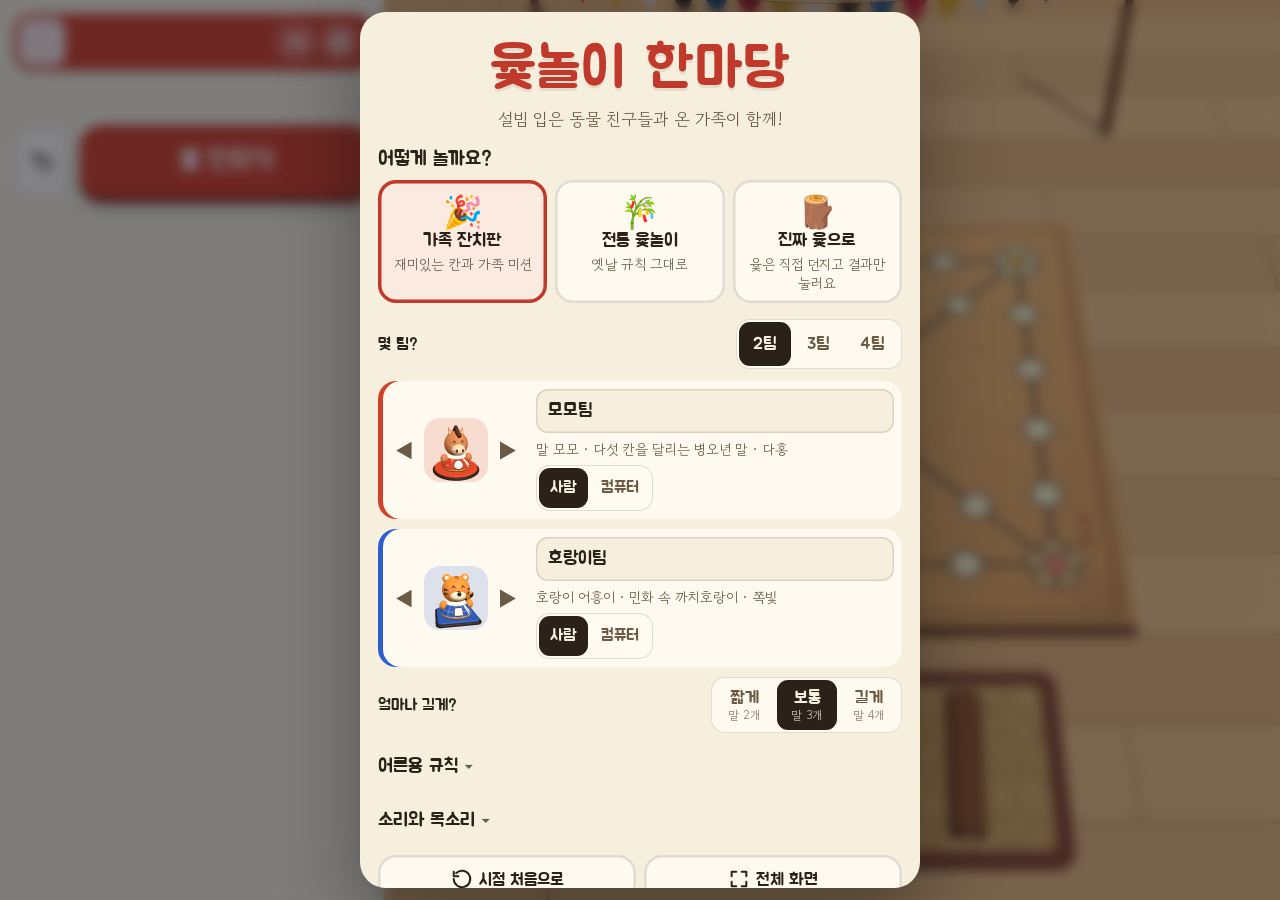
==== index.html @ 619e8711 "윷놀이 한마당: 가족과 함께하는 3D 윷놀이 - 설빔 입은 동물 말 8종(표정·업기·잡기·완주 연출) - 전통 규칙 엔진(원본 버그 11건 수정), 컴퓨터 4단계 - 잔치 칸 6종" ====
<!DOCTYPE html>
<html lang="ko">
<head>
<meta charset="utf-8">
<meta name="viewport" content="width=device-width, initial-scale=1, viewport-fit=cover">
<title>윷놀이 한마당</title>
<meta name="description" content="아이와 가족이 함께하는 3D 윷놀이. 설빔 입은 동물 친구들과 잔치판 미션까지.">
<meta name="theme-color" content="#C0392B">
<link rel="manifest" href="manifest.webmanifest">
<link rel="icon" href="icons/icon.svg" type="image/svg+xml">
<link rel="apple-touch-icon" href="icons/apple-touch-icon.png">
<meta name="apple-mobile-web-app-capable" content="yes">
<meta name="mobile-web-app-capable" content="yes">
<meta name="apple-mobile-web-app-title" content="윷놀이">
<meta property="og:title" content="윷놀이 한마당">
<meta property="og:description" content="아이와 가족이 함께하는 3D 윷놀이">
<link rel="preconnect" href="https://fonts.googleapis.com" crossorigin>
<link rel="preconnect" href="https://fonts.gstatic.com" crossorigin>
<link href="https://fonts.googleapis.com/css2?family=Jua&family=Gowun+Dodum&display=swap" rel="stylesheet" crossorigin>
<link rel="stylesheet" href="css/app.css">
<script type="importmap">{"imports":{"three":"./vendor/three/three.module.min.js","three/addons/":"./vendor/three/addons/"}}</script>
</head>
<body>
<div class="app" id="app">
  <aside id="side">
    <header id="hud" aria-label="경기 현황">
      <div id="turnBar">
        <img id="turnFace" alt="" width="48" height="48">
        <div class="turnText"><b id="turnName"></b><span id="turnSub"></span></div>
        <div class="tools">
          <button class="tool" id="soundBtn" aria-label="소리"></button>
          <button class="tool" id="menuBtn" aria-label="설정" title="설정">
            <svg viewBox="0 0 24 24" width="22" height="22" fill="none" stroke="currentColor" stroke-width="2.2" stroke-linecap="round" stroke-linejoin="round" aria-hidden="true"><circle cx="12" cy="12" r="3.2"/><path d="M19.4 15a1.7 1.7 0 0 0 .3 1.9l.1.1a2 2 0 1 1-2.8 2.8l-.1-.1a1.7 1.7 0 0 0-1.9-.3 1.7 1.7 0 0 0-1 1.5V21a2 2 0 1 1-4 0v-.1a1.7 1.7 0 0 0-1.1-1.5 1.7 1.7 0 0 0-1.9.3l-.1.1a2 2 0 1 1-2.8-2.8l.1-.1a1.7 1.7 0 0 0 .3-1.9 1.7 1.7 0 0 0-1.5-1H3a2 2 0 1 1 0-4h.1a1.7 1.7 0 0 0 1.5-1.1 1.7 1.7 0 0 0-.3-1.9l-.1-.1a2 2 0 1 1 2.8-2.8l.1.1a1.7 1.7 0 0 0 1.9.3H9a1.7 1.7 0 0 0 1-1.5V3a2 2 0 1 1 4 0v.1a1.7 1.7 0 0 0 1 1.5 1.7 1.7 0 0 0 1.9-.3l.1-.1a2 2 0 1 1 2.8 2.8l-.1.1a1.7 1.7 0 0 0-.3 1.9V9a1.7 1.7 0 0 0 1.5 1H21a2 2 0 1 1 0 4h-.1a1.7 1.7 0 0 0-1.5 1z"/></svg>
          </button>
        </div>
      </div>
      <div id="teams"></div>
    </header>
    <section id="panel" tabindex="-1">
      <p id="msg" role="status" aria-live="polite"></p>
      <div id="tokens" role="group" aria-label="나온 결과"></div>
      <div id="choices" role="group" aria-label="움직일 말 고르기"></div>
      <div id="realPad" hidden aria-label="진짜 윷 결과 누르기"></div>
      <div class="actions">
        <button id="undoBtn" class="iconBtn" aria-label="되돌리기" title="되돌리기 (U)">
          <svg viewBox="0 0 24 24" width="24" height="24" fill="none" stroke="currentColor" stroke-width="2.4" stroke-linecap="round" stroke-linejoin="round" aria-hidden="true"><path d="M9 14 4 9l5-5"/><path d="M4 9h10.5a5.5 5.5 0 0 1 0 11H11"/></svg>
        </button>
        <button id="throwBtn">
          <span class="charge" aria-hidden="true"></span>
          <span class="tlabel">윷 던지기</span>
        </button>
      </div>
      <ol id="log" aria-label="경기 기록"></ol>
    </section>
  </aside>
  <main id="stage" aria-describedby="boardText">
    <div id="banner" aria-hidden="true"></div>
    <div id="toast" role="status" aria-live="polite"></div>
    <p id="srNews" class="sr-only" aria-live="polite" aria-atomic="true"></p>
    <p id="boardText" class="sr-only"></p>
  </main>
</div>

<!-- 시작·설정 -->
<div class="modal" id="setup" role="dialog" aria-modal="true" aria-labelledby="setupTitle">
  <div class="sheet wide">
    <button class="sheetClose" id="setupClose" aria-label="경기로 돌아가기" hidden>✕</button>
    <div class="brand">
      <h1 id="setupTitle">윷놀이 한마당</h1>
      <p>설빔 입은 동물 친구들과 온 가족이 함께!</p>
    </div>
    <div class="field">
      <div class="flabel">어떻게 놀까요?</div>
      <div class="presets" id="presets">
        <button class="preset" data-preset="party"><span class="pic">🎉</span><b>가족 잔치판</b><span>재미있는 칸과 가족 미션</span></button>
        <button class="preset" data-preset="classic"><span class="pic">🎋</span><b>전통 윷놀이</b><span>옛날 규칙 그대로</span></button>
        <button class="preset" data-preset="real"><span class="pic">🪵</span><b>진짜 윷으로</b><span>윷은 직접 던지고 결과만 눌러요</span></button>
      </div>
    </div>
    <div class="field">
      <div class="rrow"><span class="flabel">몇 팀?</span><div class="seg" data-key="teamCount" role="group" aria-label="팀 수"><button data-v="2">2팀</button><button data-v="3">3팀</button><button data-v="4">4팀</button></div></div>
      <div id="teamRows"></div>
    </div>
    <div class="field rrow"><span class="flabel">얼마나 길게?</span><div class="seg" data-key="pieces" role="group" aria-label="말 개수"><button data-v="2">짧게<small>말 2개</small></button><button data-v="3">보통<small>말 3개</small></button><button data-v="4">길게<small>말 4개</small></button></div></div>
    <details class="rules">
      <summary>어른용 규칙</summary>
      <div class="rrow"><span>잔치 칸</span><div class="seg sm" data-key="party" role="group" aria-label="잔치 칸"><button data-v="on">켜기</button><button data-v="off">끄기</button></div></div>
      <div class="rrow" id="rowQuiet"><span>조용한 미션만</span><div class="seg sm" data-key="quiet" role="group" aria-label="조용한 미션만"><button data-v="on">네</button><button data-v="off">아니요</button></div></div>
      <div class="rrow"><span>빽도</span><div class="seg sm" data-key="backdo" role="group" aria-label="빽도"><button data-v="on">쓰기</button><button data-v="off">안 쓰기</button></div></div>
      <div class="rrow" id="rowBackEmpty"><span>판에 말이 없을 때 빽도</span><div class="seg sm" data-key="backdoEmpty" role="group" aria-label="판에 말이 없을 때 빽도"><button data-v="void">무효</button><button data-v="enter">참먹이 뒤로 출발</button></div></div>
      <div class="rrow"><span>완주</span><div class="seg sm" data-key="finish" role="group" aria-label="완주 규칙"><button data-v="pass">참먹이 지나야</button><button data-v="touch">닿으면</button></div></div>
      <div class="rrow" id="rowOdds"><span>윷 확률</span><div class="seg sm" data-key="odds" role="group" aria-label="윷 확률"><button data-v="real">진짜 윷처럼</button><button data-v="fun">윷·모 자주</button></div></div>
      <div class="rrow" id="rowNak"><span>낙</span><div class="seg sm" data-key="nak" role="group" aria-label="낙"><button data-v="off">없음</button><button data-v="on">가끔</button></div></div>
      <div class="rrow" id="rowEnd"><span>경기 끝</span><div class="seg sm" data-key="endRule" role="group" aria-label="경기 끝"><button data-v="first">1등 나오면</button><button data-v="all">모든 순위까지</button></div></div>
      <div class="rrow"><span>갈 곳이 하나뿐이면</span><div class="seg sm" data-key="auto" role="group" aria-label="자동 이동"><button data-v="on">알아서 가기</button><button data-v="off">직접 누르기</button></div></div>
      <div class="rrow"><span>말 움직임</span><div class="seg sm" data-key="speed" role="group" aria-label="말 움직임 속도"><button data-v="normal">보통</button><button data-v="fast">빠르게</button></div></div>
    </details>
    <details class="rules" id="soundBox">
      <summary>소리와 목소리</summary>
      <div class="rrow"><span>효과음</span><div class="seg sm" data-pref="sfx" role="group" aria-label="효과음"><button data-v="on">켜기</button><button data-v="off">끄기</button></div></div>
      <div class="rrow"><span>읽어 주기</span><div class="seg sm" data-pref="voice" role="group" aria-label="읽어 주기"><button data-v="on">켜기</button><button data-v="off">끄기</button></div></div>
      <div class="rrow"><span>배경 음악</span><div class="seg sm" data-pref="music" role="group" aria-label="배경 음악"><button data-v="on">켜기</button><button data-v="off">끄기</button></div></div>
      <p class="note" id="voiceNote" hidden>이 기기에는 한국어 목소리가 없어서 읽어 주기를 쓸 수 없어요.</p>
    </details>
    <div class="screenRow">
      <button class="go b small" id="viewBtn" >
        <svg viewBox="0 0 24 24" width="22" height="22" fill="none" stroke="currentColor" stroke-width="2.2" stroke-linecap="round" stroke-linejoin="round" aria-hidden="true"><path d="M3 12a9 9 0 1 0 2.6-6.4"/><path d="M3 4v5h5"/></svg> 시점 처음으로
      </button>
      <button class="go b small" id="fsBtn" >
        <svg viewBox="0 0 24 24" width="22" height="22" fill="none" stroke="currentColor" stroke-width="2.2" stroke-linecap="round" stroke-linejoin="round" aria-hidden="true"><path d="M4 9V4h5M20 9V4h-5M4 15v5h5M20 15v5h-5"/></svg> 전체 화면
      </button>
    </div>
    <div class="btns">
      <button class="go a" id="resumeBtn" hidden>이어서 하기</button>
      <button class="go a" id="startBtn">경기 시작!</button>
    </div>
    <details class="help">
      <summary>윷놀이 배우기</summary>
      <div class="animalCards" id="animalCards"></div>
      <ul>
        <li>윷가락 넷 중 평평한 면이 위로 나온 개수로 가는 칸 수가 정해져요. 하나면 도, 둘이면 개, 셋이면 걸, 넷이면 윷, 하나도 없으면 모예요.</li>
        <li>‘빽’ 표시가 있는 윷가락 하나만 평평한 면이면 빽도, 한 칸 뒤로 가요.</li>
        <li>윷이나 모가 나오거나 상대 말을 잡으면 한 번 더 던져요.</li>
        <li>모·뒷모·방에 딱 멈추면 다음엔 지름길로 가요.</li>
        <li>우리 팀 말끼리 만나면 업고 같이 움직여요. 업힌 말이 잡히면 다 같이 집으로 가요.</li>
        <li>말을 모두 먼저 들여보내는 팀이 이겨요.</li>
        <li>잔치 칸: 🎁 선물 상자, 🎴 가족 미션, 🚪 도깨비 문(방으로 순간이동), 🐦 까치 소식(한 번 더), 💧 웅덩이(한 칸 뒤로), 🤝 친구 부르기. 딱 멈췄을 때만 터지고, 한 번 터지면 한 바퀴 쉬어요.</li>
        <li>키보드: 스페이스 던지기, 1~4 선택지 고르기, ←→ 결과 바꾸기, U 되돌리기.</li>
      </ul>
    </details>
    <p class="credit">버전 <span id="ver"></span> · <a href="https://github.com/" id="repoLink" target="_blank" rel="noopener">소스 코드</a></p>
  </div>
</div>

<!-- 가족 미션 -->
<div class="modal" id="mission" role="dialog" aria-modal="true" aria-labelledby="mText" hidden>
  <div class="sheet card">
    <div class="mTeam" id="mTeam"></div>
    <div class="mIcon" id="mIcon"></div>
    <h2 id="mText"></h2>
    <div class="mTimer" id="mTimer" hidden></div>
    <div class="btns row">
      <button class="go a" id="mDone">해냈어요! 👏</button>
      <button class="go b" id="mSkip">다음에 할래요</button>
    </div>
  </div>
</div>

<!-- 시상식 -->
<div class="modal" id="result" role="dialog" aria-modal="true" aria-labelledby="rTitle" hidden>
  <div class="sheet">
    <h2 id="rTitle"></h2>
    <ol id="rList"></ol>
    <p class="today" id="today"></p>
    <div class="btns">
      <button class="go a" id="againBtn">한 판 더!</button>
      <button class="go b" id="toSetupBtn">설정 바꾸기</button>
      <button class="go c" id="rUndo" hidden>마지막 수 되돌리기</button>
    </div>
  </div>
</div>

<div id="boot" class="boot"><div class="spinner" aria-hidden="true"></div><p id="bootMsg">윷판을 펴는 중…</p></div>
<noscript><p class="nojs">이 게임은 자바스크립트가 필요해요.</p></noscript>
<script type="module" src="js/main.js"></script>
</body>
</html>
---- css/app.css ----
:root {
  --paper: #F7EFDD; --paper2: #EADBBB; --ink: #2B2118; --muted: #6B5A45; --line: rgba(43, 33, 24, .14);
  --card: rgba(255, 251, 242, .95); --gold: #D4A017; --red: #C0392B; --sky1: #9FD3F0; --sky2: #FFF3DC;
  --t0: #D2412A; --t1: #2C5ED0; --t2: #F4B82E; --t3: #13A597;
  --cur: var(--t0); --curInk: #fff; --onCur: var(--curInk); --focus: #2B2118;
  --ui: 'Jua', 'Apple SD Gothic Neo', 'Malgun Gothic', 'Noto Sans KR', sans-serif;
  --body: 'Gowun Dodum', 'Apple SD Gothic Neo', 'Malgun Gothic', 'Noto Sans KR', sans-serif;
  color-scheme: light;
}
@media (prefers-color-scheme: dark) {
  :root:not([data-theme="light"]) {
    --paper: #18203F; --paper2: #0E1530; --ink: #F3EBD8; --muted: #B9B09D; --line: rgba(243, 235, 216, .16);
    --card: rgba(34, 44, 80, .95); --gold: #F0C24B; --sky1: #1B2550; --sky2: #2E3A6A;
    --t0: #FF6A4D; --t1: #6E95FF; --t2: #FFCB47; --t3: #2FCBB8;
    --onCur: #2B2118; --focus: #F0C24B;
    color-scheme: dark;
  }
}
:root[data-theme="dark"] {
  --paper: #18203F; --paper2: #0E1530; --ink: #F3EBD8; --muted: #B9B09D; --line: rgba(243, 235, 216, .16);
  --card: rgba(34, 44, 80, .95); --gold: #F0C24B; --sky1: #1B2550; --sky2: #2E3A6A;
  --t0: #FF6A4D; --t1: #6E95FF; --t2: #FFCB47; --t3: #2FCBB8;
  --onCur: #2B2118; --focus: #F0C24B;
  color-scheme: dark;
}

*, *::before, *::after { box-sizing: border-box; }
html, body { height: 100%; margin: 0; }
body {
  overflow: hidden; color: var(--ink); background: var(--paper);
  font-family: var(--body); font-size: 16px;
  -webkit-user-select: none; user-select: none; -webkit-tap-highlight-color: transparent;
  overscroll-behavior: none;
}
button { font: inherit; color: inherit; }
[hidden] { display: none !important; }
button:focus-visible, input:focus-visible, summary:focus-visible { outline: 3px solid var(--focus); outline-offset: 2px; }
.sr-only { position: absolute; width: 1px; height: 1px; overflow: hidden; clip: rect(0 0 0 0); white-space: nowrap; }

/* ---------- 배치: 세로 화면(기본) ---------- */
.app {
  height: 100%; display: grid;
  grid-template-columns: 100%;
  grid-template-rows: auto minmax(0, 1fr) auto;
  grid-template-areas: "hud" "stage" "panel";
  padding-top: env(safe-area-inset-top, 0px);
}
#side { display: contents; }
#hud { grid-area: hud; padding: 8px 10px 4px; display: flex; flex-direction: column; gap: 6px; background: var(--paper); }
#stage { grid-area: stage; position: relative; min-height: 0; overflow: hidden; touch-action: none; background: linear-gradient(var(--sky1), var(--sky2)); }
#stage canvas { display: block; width: 100%; height: 100%; }
#panel {
  grid-area: panel; display: flex; flex-direction: column; gap: 8px;
  padding: 8px 12px calc(10px + env(safe-area-inset-bottom, 0px)); background: var(--paper);
  box-shadow: 0 -6px 18px rgba(0, 0, 0, .08);
}

/* 차례 바 */
#turnBar {
  display: flex; align-items: center; gap: 10px; min-height: 56px; padding: 4px 12px 4px 4px;
  border-radius: 18px; background: var(--cur); color: var(--onCur); transition: background .35s;
  box-shadow: 0 4px 12px rgba(0, 0, 0, .12);
}
#turnFace { width: 48px; height: 48px; border-radius: 14px; background: rgba(255, 255, 255, .85); flex: none; object-fit: contain; }
.turnText { display: flex; flex-direction: column; min-width: 0; flex: 1; }
#turnName { font-family: var(--ui); font-weight: 400; font-size: 23px; line-height: 1.15; white-space: nowrap; overflow: hidden; text-overflow: ellipsis; }
#turnSub { font-family: var(--ui); font-size: 16px; white-space: nowrap; overflow: hidden; text-overflow: ellipsis; }
#turnBar.pop { animation: turnPop .6s ease; }
@keyframes turnPop { 0% { transform: scale(.94); } 50% { transform: scale(1.04); } 100% { transform: scale(1); } }

/* 팀 현황 */
#teams { display: grid; grid-template-columns: repeat(auto-fit, minmax(0, 1fr)); gap: 6px; }
.tcard {
  min-width: 0; display: flex; align-items: center; gap: 6px; padding: 4px 8px 4px 4px; border-radius: 14px;
  background: var(--card); border: 2.5px solid transparent; transition: border-color .2s, opacity .2s;
}
.tcard.active { border-color: var(--tc); }
.tcard.done { opacity: .75; }
.tcard img { width: 32px; height: 32px; flex: none; border-radius: 10px; background: color-mix(in srgb, var(--tc) 18%, transparent); }
.tcard .tinfo { min-width: 0; display: flex; flex-direction: column; }
.tcard .tname { font-family: var(--ui); font-size: 16px; white-space: nowrap; overflow: hidden; text-overflow: ellipsis; }
.tcard .pips { display: flex; gap: 3px; align-items: center; }
.pip { width: 12px; height: 12px; display: inline-block; }
.pip svg { width: 100%; height: 100%; display: block; }
.tcard .rank { margin-left: auto; font-family: var(--ui); color: var(--gold); font-size: 18px; flex: none; }

/* 안내·결과 토큰 */
#msg { margin: 0; text-align: center; font-family: var(--ui); font-size: 19px; min-height: 1.4em; line-height: 1.35; }
#tokens { display: flex; justify-content: center; flex-wrap: wrap; gap: 8px; min-height: 0; }
#tokens:empty { display: none; }
.token {
  width: 64px; height: 72px; border-radius: 18px; border: 3px solid var(--line); background: var(--card); padding: 2px 0 0;
  display: flex; flex-direction: column; align-items: center; justify-content: center; gap: 0; cursor: pointer; transition: transform .15s, border-color .15s;
}
.token img { width: 36px; height: 36px; }
.token b { font-family: var(--ui); font-weight: 400; font-size: 18px; line-height: 1; }
.token .dots { font-size: 9px; letter-spacing: 1px; line-height: 1; color: var(--muted); }
.token.sel { border-color: var(--cur); transform: translateY(-4px); box-shadow: 0 6px 12px rgba(0, 0, 0, .15); }
.token.dead { opacity: .4; }
.token:disabled { cursor: default; }

/* 선택지 줄 */
#choices { display: grid; grid-template-columns: repeat(auto-fit, minmax(150px, 1fr)); gap: 8px; padding: 2px 2px 4px; }
#choices:empty { display: none; }
.choice {
  flex: none; min-height: 52px; display: flex; align-items: center; gap: 8px; padding: 6px 14px 6px 6px;
  border-radius: 16px; border: 0; background: var(--card); box-shadow: inset 0 0 0 2.5px var(--cur); cursor: pointer; font-family: var(--ui); font-size: 17px;
}
.choice .num { width: 36px; height: 36px; border-radius: 50%; display: grid; place-items: center; background: var(--cur); color: var(--onCur); font-size: 20px; flex: none; }
.choice { min-width: 0; text-align: left; word-break: keep-all; line-height: 1.2; }
.choice > .what { flex: 1; min-width: 0; display: flex; flex-wrap: wrap; align-items: center; gap: 4px 8px; }
.choice .tag { flex: none; white-space: nowrap; font-size: 14px; padding: 2px 7px; border-radius: 8px; background: var(--paper2); }
.choice .tag.hot { background: var(--red); color: #fff; }
.choice .tag.good { background: var(--gold); color: #2B2118; }
.choice.flash { animation: flash .8s ease 2; }
@keyframes flash { 50% { transform: scale(1.06); box-shadow: inset 0 0 0 4px var(--gold); } }

/* 진짜 윷 입력 */
#realPad { display: grid; grid-template-columns: repeat(6, 1fr); gap: 6px; }
#realPad button {
  height: 68px; border: 0; border-radius: 16px; background: var(--card); cursor: pointer; box-shadow: inset 0 -4px 0 var(--cur);
  display: flex; flex-direction: column; align-items: center; justify-content: center; gap: 0; padding: 2px 0 4px;
}
#realPad button img { width: 34px; height: 34px; }
#realPad button b { font-family: var(--ui); font-weight: 400; font-size: 18px; line-height: 1; }
#realPad button.nak { grid-column: span 6; height: 40px; flex-direction: row; gap: 8px; box-shadow: inset 0 0 0 2px var(--line); }
#realPad button:disabled { opacity: .4; cursor: default; }
#realPad button:active:not(:disabled) { transform: translateY(2px); }

/* 버튼 줄 */
.actions { display: flex; gap: 10px; align-items: stretch; }
.iconBtn { flex: 0 0 56px; height: 72px; border: 0; border-radius: 18px; background: var(--card); display: grid; place-items: center; cursor: pointer; box-shadow: inset 0 0 0 2px var(--line); }
.iconBtn:disabled { opacity: .3; cursor: default; }
#throwBtn {
  position: relative; flex: 1; height: 72px; border: 0; border-radius: 22px; cursor: pointer; overflow: hidden;
  background: var(--cur); color: var(--onCur); font-family: var(--ui); font-size: 27px;
  box-shadow: 0 6px 0 color-mix(in srgb, var(--cur) 60%, #000), 0 10px 20px rgba(0, 0, 0, .18);
  transition: transform .08s, box-shadow .08s, background .35s;
}
#throwBtn:active:not(:disabled):not([aria-disabled="true"]) { transform: translateY(4px); box-shadow: 0 2px 0 color-mix(in srgb, var(--cur) 60%, #000); }
#throwBtn:disabled, #throwBtn[aria-disabled="true"] { opacity: .35; cursor: default; box-shadow: none; }
#throwBtn.nudge:not(:disabled):not([aria-disabled="true"]) { animation: nudge 1.2s ease infinite; }
@keyframes nudge { 0%, 100% { transform: translateY(0); } 15% { transform: translateY(-6px); } 30% { transform: translateY(0); } }
#throwBtn .charge { position: absolute; inset: 0; transform-origin: left; transform: scaleX(0); background: rgba(255, 255, 255, .35); pointer-events: none; }
#throwBtn .tlabel { position: relative; }
.actions.solo #throwBtn { display: none; }
.actions.solo .iconBtn { height: 48px; }
#log { display: none; }

/* 차례 바의 도구 버튼과 무대 배너 */
.tools { display: flex; gap: 6px; flex: none; }
.tool { width: 46px; height: 46px; border: 0; border-radius: 14px; background: rgba(255, 255, 255, .24); color: inherit; display: grid; place-items: center; cursor: pointer; }
.tool:active { transform: translateY(1px); }
.screenRow { display: flex; gap: 8px; margin-top: 14px; }
.go.small { min-height: 48px; font-size: 17px; display: flex; align-items: center; justify-content: center; gap: 6px; }
#banner { position: absolute; inset: 0; z-index: 4; display: flex; flex-direction: column; align-items: center; justify-content: center; pointer-events: none; text-align: center; padding: 0 16px; }
.bn { display: flex; flex-direction: column; align-items: center; gap: 6px; animation: pop 1.5s ease forwards; }
.bn.long { animation-duration: 2.1s; }
.bn .big { font-family: var(--ui); line-height: 1; font-size: clamp(64px, 19vw, 150px); color: #FFF9EA; -webkit-text-stroke: 3px rgba(60, 26, 8, .55); text-shadow: 0 6px 0 rgba(80, 36, 10, .5), 0 0 34px rgba(0, 0, 0, .3); }
.bn.gold .big { color: #FFD75A; }
.bn img { width: clamp(84px, 22vw, 140px); height: clamp(84px, 22vw, 140px); filter: drop-shadow(0 6px 10px rgba(0, 0, 0, .25)); }
.bn .sub { font-family: var(--ui); font-size: clamp(19px, 3.2vw, 28px); color: #FFF9EA; background: rgba(28, 22, 16, .72); padding: 7px 18px; border-radius: 999px; }
.bn .dots { font-size: clamp(16px, 3vw, 22px); letter-spacing: 3px; color: #FFD75A; text-shadow: 0 2px 4px rgba(0, 0, 0, .4); }
@keyframes pop { 0% { opacity: 0; transform: scale(.5); } 12% { opacity: 1; transform: scale(1.1); } 20% { transform: scale(1); } 78% { opacity: 1; } 100% { opacity: 0; transform: scale(1.02); } }
#toast {
  position: absolute; left: 50%; top: 64px; z-index: 5; transform: translateX(-50%); max-width: calc(100% - 32px);
  font-family: var(--ui); font-size: 18px; background: rgba(28, 22, 16, .82); color: #FFF6E6; padding: 8px 16px; border-radius: 999px;
  opacity: 0; transition: opacity .25s; pointer-events: none; white-space: nowrap; overflow: hidden; text-overflow: ellipsis;
}
#toast.show { opacity: 1; }
@media (prefers-reduced-motion: reduce) {
  .bn { animation: fade 1.4s linear forwards; }
  @keyframes fade { 0%, 70% { opacity: 1; } 100% { opacity: 0; } }
  #throwBtn.nudge { animation: none; }
  #turnBar.pop, .choice.flash { animation: none; }
  .choice.flash { box-shadow: inset 0 0 0 4px var(--gold); }
  .sheet.card { animation: fadeIn .2s linear; }
  @keyframes fadeIn { from { opacity: 0; } to { opacity: 1; } }
}

/* ---------- 가로 화면: 왼쪽 패널 ---------- */
@media (min-aspect-ratio: 6/5) and (min-width: 560px) {
  .app { grid-template-columns: calc(clamp(300px, 30vw, 440px) + env(safe-area-inset-left, 0px)) minmax(0, 1fr); grid-template-rows: 100%; grid-template-areas: "side stage"; padding-top: 0; }
  #side { grid-area: side; display: flex; flex-direction: column; min-height: 0; overflow: auto; background: var(--paper); box-shadow: 6px 0 18px rgba(0, 0, 0, .08); z-index: 2; padding-left: env(safe-area-inset-left, 0px); }
  #hud { padding: 14px 12px 6px 14px; }
  #teams { grid-template-columns: 1fr 1fr; }
  #panel { flex: 1; box-shadow: none; padding: 8px 12px calc(16px + env(safe-area-inset-bottom, 0px)) 14px; }
  #msg { font-size: clamp(19px, 1.5vw, 24px); }
  #log { display: block; flex: 1; min-height: 60px; overflow: auto; list-style: none; margin: 6px 0 0; padding: 10px 0 0; border-top: 1px solid var(--line); }
  #log li { display: flex; align-items: center; gap: 8px; font-size: 15px; color: var(--muted); padding: 3px 0; }
  #log li i { width: 9px; height: 9px; border-radius: 50%; flex: none; }
  #choices { display: flex; flex-wrap: wrap; overflow: visible; }
  .choice { max-width: 100%; }
}
@media (min-aspect-ratio: 6/5) and (min-width: 560px) and (max-height: 600px) {
  #panel { padding-top: 4px; padding-bottom: calc(8px + env(safe-area-inset-bottom, 0px)); gap: 6px; }
  .token { width: 52px; height: 64px; border-radius: 14px; padding: 0 0 2px; }
  .token img { width: 28px; height: 28px; }
  .token .dots { letter-spacing: 0; }
  .choice { min-height: 44px; font-size: 16px; padding: 4px 12px 4px 4px; }
  .choice .num { width: 30px; height: 30px; font-size: 18px; }
  .actions.solo { position: static; box-shadow: none; }
  .actions { position: sticky; bottom: 0; z-index: 1; background: var(--paper); padding-top: 6px; box-shadow: 0 -8px 10px -6px rgba(0, 0, 0, .15); }
  #panel.moving #msg { display: none; }
  .tool { width: 40px; height: 40px; }
  #hud { padding: 8px 8px 4px 10px; }
  #turnBar { min-height: 48px; }
  #turnFace { width: 40px; height: 40px; }
  .tcard img { width: 26px; height: 26px; }
  #log { display: none; }
  .iconBtn, #throwBtn { height: 58px; }
  #realPad button { height: 54px; }
}
/* TV처럼 큰 화면 */
@media (min-width: 1600px) and (min-height: 900px) {
  body { font-size: 20px; }
  #turnName { font-size: 32px; }
  #turnSub, .tcard .tname { font-size: 22px; }
  #msg { font-size: 28px; }
  .tcard img { width: 44px; height: 44px; }
  #throwBtn { height: 96px; font-size: 36px; }
  .iconBtn { height: 96px; flex-basis: 80px; }
  .token { width: 84px; height: 94px; }
  .token img { width: 48px; height: 48px; }
  .choice { font-size: 22px; min-height: 64px; }
}

/* ---------- 창 ---------- */
.modal {
  position: fixed; inset: 0; z-index: 20; display: flex; align-items: center; justify-content: center;
  padding: max(12px, env(safe-area-inset-top, 0px)) 12px max(12px, env(safe-area-inset-bottom, 0px));
  background: rgba(8, 12, 26, .5); -webkit-backdrop-filter: blur(6px); backdrop-filter: blur(6px);
}
.sheet { width: 100%; max-width: 460px; max-height: 100%; overflow: auto; background: var(--paper); border-radius: 26px; padding: 22px 18px 18px; box-shadow: 0 30px 80px rgba(0, 0, 0, .35); -webkit-user-select: none; user-select: none; }
.sheet.wide { max-width: 560px; }
.brand { text-align: center; }
.brand h1 { font-family: var(--ui); font-weight: 400; font-size: clamp(40px, 11vw, 56px); margin: 0; color: var(--red); letter-spacing: .02em; text-shadow: 0 3px 0 rgba(0, 0, 0, .08); }
.brand p { margin: 2px 0 0; color: var(--muted); font-size: 17px; }
.field { margin-top: 16px; }
.flabel { font-family: var(--ui); font-size: 20px; margin: 0 0 8px; }
.presets { display: grid; grid-template-columns: repeat(3, minmax(0, 1fr)); gap: 8px; }
.preset {
  border: 0; border-radius: 18px; background: var(--card); padding: 10px 8px; cursor: pointer; text-align: center;
  box-shadow: inset 0 0 0 2.5px var(--line); display: flex; flex-direction: column; align-items: center; gap: 2px; min-height: 118px;
}
.preset .pic { font-size: 32px; line-height: 1.2; }
.preset b { font-family: var(--ui); font-weight: 400; font-size: 18px; }
.preset span:last-child { font-size: 14px; color: var(--muted); line-height: 1.35; }
.preset[aria-pressed="true"] { box-shadow: inset 0 0 0 3.5px var(--red); background: color-mix(in srgb, var(--red) 8%, var(--card)); }
.rrow { display: flex; justify-content: space-between; align-items: center; gap: 10px; flex-wrap: wrap; margin-top: 10px; }
.rrow .flabel { margin: 0; }
.rrow > span { font-size: 16px; }
.seg { display: inline-flex; background: var(--card); border-radius: 14px; padding: 3px; gap: 2px; box-shadow: inset 0 0 0 1px var(--line); }
.seg button { border: 0; background: transparent; border-radius: 11px; padding: 9px 14px; font-size: 17px; cursor: pointer; color: var(--muted); font-family: var(--ui); min-height: 44px; display: flex; flex-direction: column; align-items: center; justify-content: center; line-height: 1.1; }
.seg button small { font-family: var(--body); font-size: 12px; opacity: .8; }
.seg button[aria-pressed="true"] { background: var(--ink); color: var(--paper); }
.seg.sm button { padding: 7px 11px; font-size: 16px; min-height: 40px; }
#teamRows { display: flex; flex-direction: column; gap: 10px; margin-top: 12px; }
.trow { display: grid; grid-template-columns: auto minmax(0, 1fr); gap: 10px; align-items: center; padding: 8px; border-radius: 18px; background: var(--card); box-shadow: inset 5px 0 0 var(--tc); }
.pick { display: flex; align-items: center; gap: 2px; }
.pick button { width: 36px; height: 64px; border: 0; background: transparent; font-size: 22px; cursor: pointer; color: var(--muted); border-radius: 10px; }
.pick img { width: 64px; height: 64px; border-radius: 16px; background: color-mix(in srgb, var(--tc) 16%, transparent); }
.tmeta { min-width: 0; display: flex; flex-direction: column; gap: 6px; }
.tmeta .who { font-size: 14px; color: var(--muted); white-space: nowrap; overflow: hidden; text-overflow: ellipsis; }
.tmeta input {
  min-width: 0; width: 100%; height: 44px; border-radius: 12px; border: 0; background: var(--paper); box-shadow: inset 0 0 0 1.5px var(--line);
  padding: 0 12px; font: inherit; font-family: var(--ui); font-size: 18px; color: var(--ink); -webkit-user-select: text; user-select: text;
}
.tmeta .opts { display: flex; gap: 6px; flex-wrap: wrap; }
.note { font-size: 15px; color: var(--muted); margin: 8px 0 0; }
details { margin-top: 14px; }
summary { cursor: pointer; font-family: var(--ui); font-size: 19px; list-style: none; padding: 8px 0; }
summary::-webkit-details-marker { display: none; }
summary::after { content: ' ▾'; color: var(--muted); }
details[open] summary::after { content: ' ▴'; }
.help ul { margin: 6px 0 0; padding-left: 20px; color: var(--muted); font-size: 16px; line-height: 1.7; }
.animalCards { display: grid; grid-template-columns: repeat(auto-fill, minmax(92px, 1fr)); gap: 8px; }
.acard { border: 0; border-radius: 16px; background: var(--card); padding: 8px 4px; display: flex; flex-direction: column; align-items: center; cursor: pointer; box-shadow: inset 0 0 0 2px var(--line); }
.acard img { width: 56px; height: 56px; }
.acard b { font-family: var(--ui); font-weight: 400; font-size: 20px; }
.acard span { font-size: 14px; color: var(--muted); }
.btns { margin-top: 16px; display: flex; flex-direction: column; gap: 10px; }
.btns.row { flex-direction: row; }
.btns.row .go { flex: 1; }
.go { display: block; width: 100%; min-height: 58px; border: 0; border-radius: 18px; font-family: var(--ui); font-size: 21px; cursor: pointer; }
.go.a { background: var(--red); color: #fff; box-shadow: 0 5px 0 #8E2A1F; }
.go.a:active { transform: translateY(3px); box-shadow: 0 2px 0 #8E2A1F; }
.go.b { background: var(--card); box-shadow: inset 0 0 0 2.5px var(--line); }
.go.c { background: transparent; color: var(--muted); min-height: 48px; font-size: 17px; }
.credit { text-align: center; color: var(--muted); font-size: 13px; margin: 14px 0 0; }
.credit a { color: inherit; }

/* 미션 카드 */
.sheet.card { text-align: center; max-width: 420px; animation: flip .5s ease; }
@keyframes flip { from { transform: perspective(800px) rotateY(80deg) scale(.8); opacity: 0; } to { transform: none; opacity: 1; } }
.mTeam { font-family: var(--ui); font-size: 18px; color: var(--muted); }
.mIcon { font-size: 84px; line-height: 1.2; margin-top: 6px; }
#mText { font-family: var(--ui); font-weight: 400; font-size: clamp(26px, 7vw, 34px); margin: 6px 0 0; line-height: 1.3; word-break: keep-all; }
.mTimer { margin: 14px auto 0; width: 84px; height: 84px; border-radius: 50%; display: grid; place-items: center; font-family: var(--ui); font-size: 36px; background: conic-gradient(var(--red) var(--p, 100%), var(--paper2) 0); }
.mTimer span { width: 66px; height: 66px; border-radius: 50%; background: var(--paper); display: grid; place-items: center; }

/* 시상식 */
#rTitle { text-align: center; font-family: var(--ui); font-weight: 400; font-size: clamp(30px, 8vw, 42px); margin: 4px 0 0; color: var(--red); }
#rList { list-style: none; margin: 16px 0 6px; padding: 0; display: flex; flex-direction: column; gap: 8px; }
#rList li { display: grid; grid-template-columns: 48px 56px minmax(0, 1fr); gap: 10px; align-items: center; background: var(--card); border-radius: 18px; padding: 8px 12px 8px 8px; box-shadow: inset 5px 0 0 var(--tc); }
#rList li.first { background: color-mix(in srgb, var(--gold) 18%, var(--card)); }
#rList .place { font-family: var(--ui); font-size: 22px; text-align: center; }
#rList img { width: 56px; height: 56px; }
#rList .who { font-family: var(--ui); font-size: 20px; }
#rList .aw { font-size: 16px; color: var(--muted); }
#rList .aw b { color: var(--ink); font-family: var(--ui); font-weight: 400; }
.today { text-align: center; color: var(--muted); font-size: 16px; margin: 6px 0 0; }

/* 시작 화면 */
.boot { position: fixed; inset: 0; z-index: 30; display: flex; flex-direction: column; align-items: center; justify-content: center; gap: 14px; background: var(--paper); font-family: var(--ui); font-size: 20px; }
.boot.hide { opacity: 0; pointer-events: none; transition: opacity .4s; }
.spinner { width: 54px; height: 54px; border-radius: 50%; border: 6px solid var(--paper2); border-top-color: var(--red); animation: spin 1s linear infinite; }
@keyframes spin { to { transform: rotate(360deg); } }
.nojs { position: fixed; inset: 0; display: grid; place-items: center; background: var(--paper); font-size: 20px; }

/* 좁은 화면 다듬기 */
.seg button { white-space: nowrap; }
.preset b, .preset span { word-break: keep-all; }
@media (max-width: 520px) {
  .presets { grid-template-columns: 1fr; }
  .preset { flex-direction: row; min-height: 64px; text-align: left; gap: 12px; padding: 10px 14px; }
  .preset .pic { font-size: 30px; flex: none; }
  .preset b { font-size: 19px; flex: none; }
  .preset span:last-child { font-size: 15px; }
  .pick button { width: 30px; }
  .pick img { width: 58px; height: 58px; }
}

/* 4팀일 때 좁은 화면에서는 팀 카드를 두 줄로 */
@media (max-width: 560px) {
  #teams.n4 { grid-template-columns: 1fr 1fr; }
}

/* 설정: 컴퓨터 세기는 팀 줄 아래 한 줄로 */
.trow > .lvl { grid-column: 1 / -1; display: flex; }
.trow > .lvl button { flex: 1; }
.sheet { overflow-x: hidden; }
#mission { z-index: 21; }

/* 빽도는 돼지가 뒤돌아 선 그림 + 빨간 화살표 */
.rimg { position: relative; display: inline-flex; }
.rimg.back img, .bn img.back { transform: scaleX(-1); }
.rimg.back::after { content: '◀'; position: absolute; left: -6px; top: -4px; width: 18px; height: 18px; border-radius: 50%; background: #D83A2E; color: #fff; font-size: 11px; line-height: 18px; text-align: center; }
#realPad button[data-r="-1"] { box-shadow: inset 0 0 0 2px #D83A2E; }
.token.back { border-style: dashed; }

/* 낮은 가로 화면에서 창 줄이기 */
@media (max-height: 500px) {
  #result .btns { position: sticky; bottom: -18px; z-index: 1; flex-direction: row; margin-top: 8px; padding: 8px 0 18px; background: var(--paper); }
  #result .btns .go { flex: 1; min-width: 0; }
  .mIcon { font-size: 48px; }
  .mTimer { width: 56px; height: 56px; font-size: 26px; }
  .mTimer span { width: 44px; height: 44px; }
  #rList li { grid-template-columns: 40px 40px minmax(0, 1fr); }
  #rList img { width: 40px; height: 40px; }
}
#realPad button[aria-disabled="true"] { opacity: .4; cursor: default; }
#panel:focus { outline: none; }

/* 차례 이름: 이름만 줄이고 '차례'는 늘 보이게 */
#turnName { display: flex; min-width: 0; }
#turnName .nm { min-width: 0; overflow: hidden; text-overflow: ellipsis; }
#turnName .sf { flex: none; }
@media (min-aspect-ratio: 6/5) and (min-width: 560px) {
  #turnBar { gap: 8px; }
  .tools { gap: 4px; }
  .tool { width: 40px; height: 40px; }
  #turnName { font-size: 21px; }
}

/* 설정 창 닫기(경기 중에만) */
.sheetClose { position: sticky; top: 0; z-index: 2; display: block; margin: -10px -6px -38px auto; width: 48px; height: 48px; border-radius: 50%; border: 0; background: var(--paper); box-shadow: 0 2px 8px rgba(0, 0, 0, .18); font-size: 22px; color: inherit; cursor: pointer; }

/* 낮은 세로 화면: 말을 고르는 동안에도 윷판이 보이게 */
@media (max-aspect-ratio: 6/5) and (max-height: 700px) {
  #panel.moving #msg { display: none; }
  .token { width: 52px; height: 64px; border-radius: 14px; padding: 0 0 2px; }
  .token img { width: 28px; height: 28px; }
  .token .dots { letter-spacing: 0; }
  .choice { min-height: 44px; font-size: 16px; padding: 4px 12px 4px 4px; }
  .choice .num { width: 30px; height: 30px; font-size: 18px; }
  #panel.moving { display: grid; grid-template-columns: minmax(0, 1fr) auto; align-items: center; max-height: 55dvh; overflow-y: auto; }
  #panel.moving #tokens { grid-area: 1 / 1; }
  #panel.moving .actions { grid-area: 1 / 2; }
  #panel.moving #choices { grid-area: 2 / 1 / 3 / -1; }
}
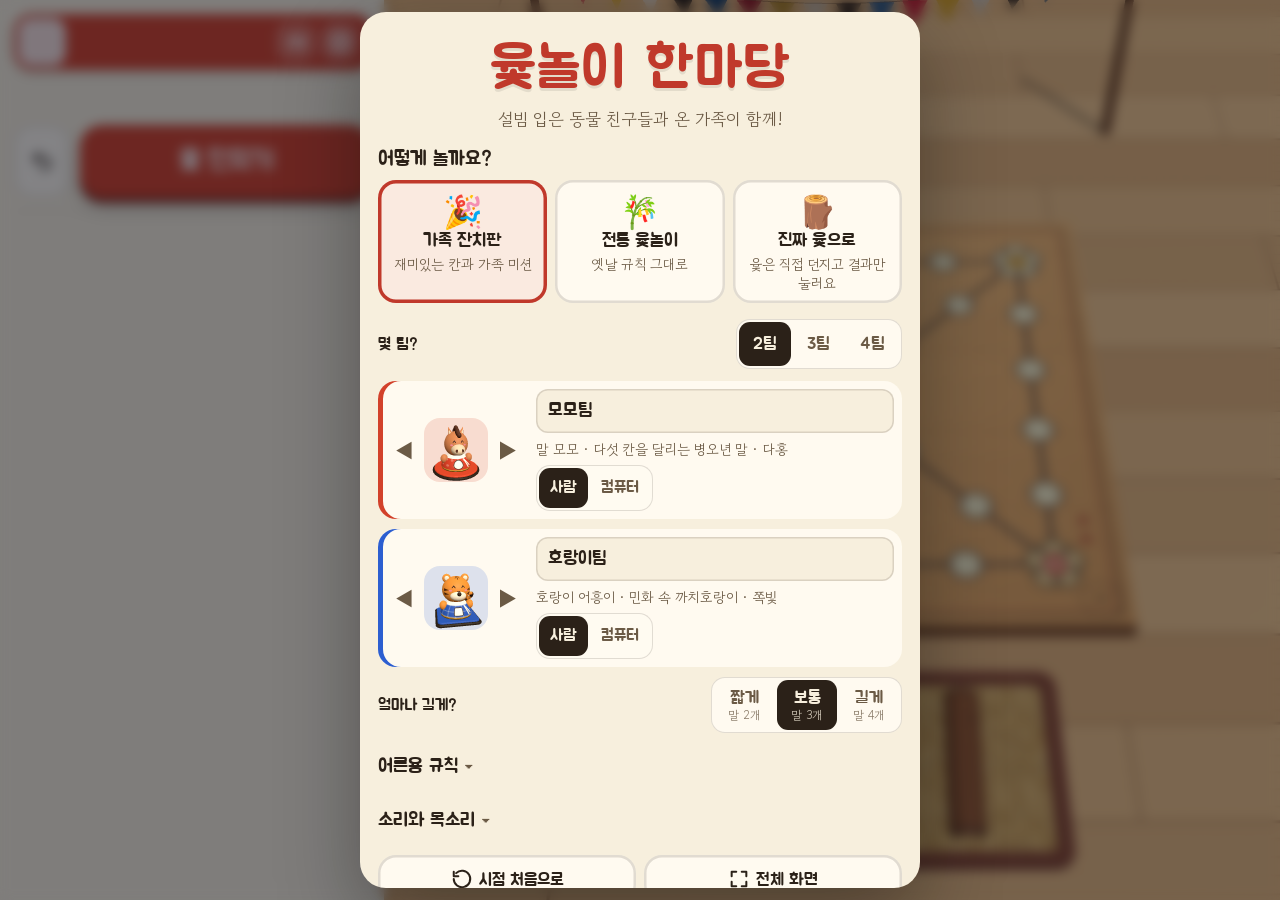
==== commit c375d3b2: "배포 주소와 저장소 링크 Co-Authored-By: Claude Opus 5.5 <noreply@anthropic.com>" ====
--- a/index.html
+++ b/index.html
@@ -128,7 +128,7 @@
         <li>키보드: 스페이스 던지기, 1~4 선택지 고르기, ←→ 결과 바꾸기, U 되돌리기.</li>
       </ul>
     </details>
-    <p class="credit">버전 <span id="ver"></span> · <a href="https://github.com/" id="repoLink" target="_blank" rel="noopener">소스 코드</a></p>
+    <p class="credit">버전 <span id="ver"></span> · <a href="https://github.com/TK-KOREA/yutnori" id="repoLink" target="_blank" rel="noopener">소스 코드</a></p>
   </div>
 </div>
 
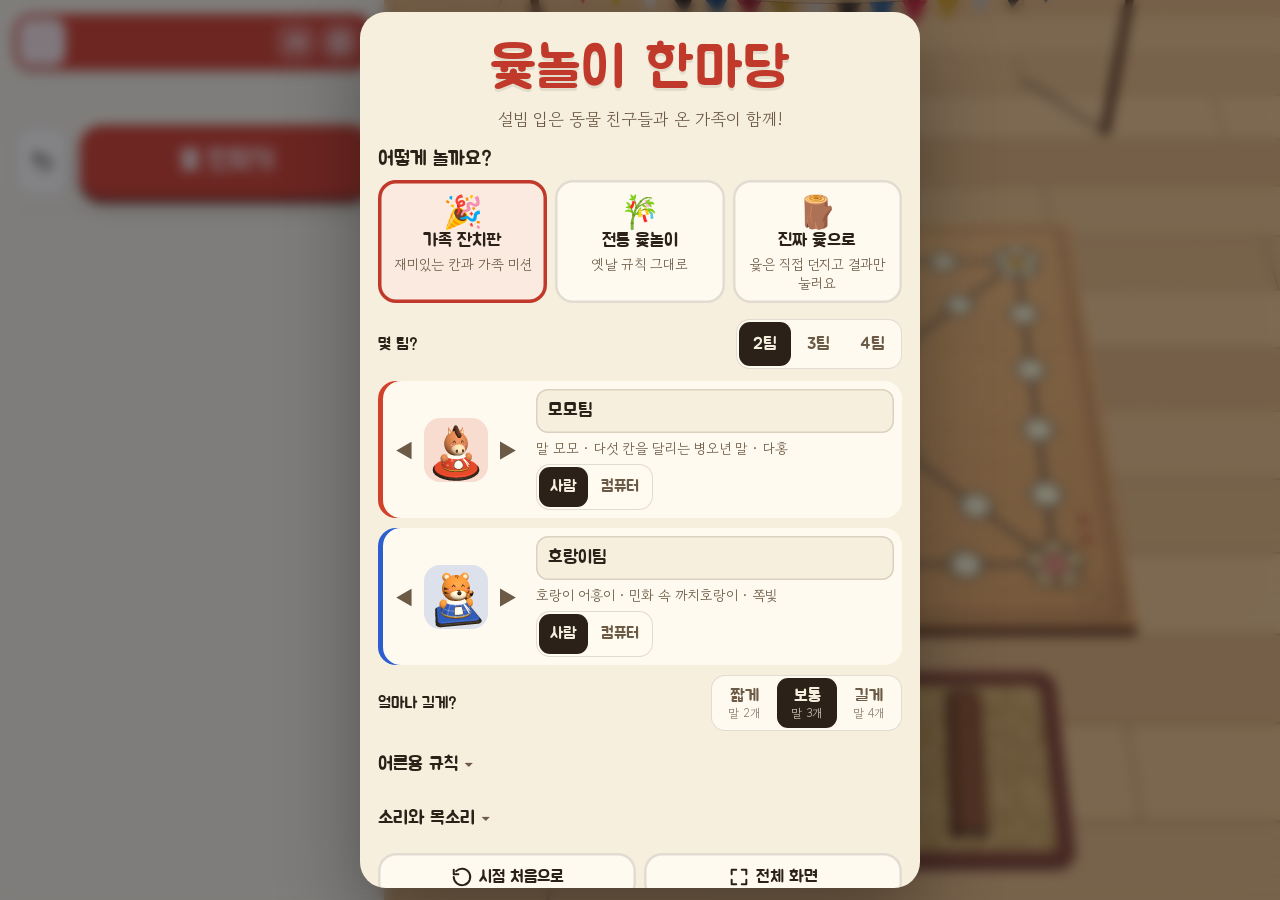
==== commit d0faed72: "QA 수정: 상장 중복, 되돌리기 설정, 한 번 더 표시, 음성 순서, 글꼴 내장 등 - 상장이 팀마다 겹치지 않게, 되돌려도 컴퓨터 설정 유지 - 윷·모·잡기 뒤 '한 번 더' " ====
--- a/index.html
+++ b/index.html
@@ -14,9 +14,7 @@
 <meta name="apple-mobile-web-app-title" content="윷놀이">
 <meta property="og:title" content="윷놀이 한마당">
 <meta property="og:description" content="아이와 가족이 함께하는 3D 윷놀이">
-<link rel="preconnect" href="https://fonts.googleapis.com" crossorigin>
-<link rel="preconnect" href="https://fonts.gstatic.com" crossorigin>
-<link href="https://fonts.googleapis.com/css2?family=Jua&family=Gowun+Dodum&display=swap" rel="stylesheet" crossorigin>
+<link rel="preload" href="fonts/jua.woff2" as="font" type="font/woff2" crossorigin>
 <link rel="stylesheet" href="css/app.css">
 <script type="importmap">{"imports":{"three":"./vendor/three/three.module.min.js","three/addons/":"./vendor/three/addons/"}}</script>
 </head>
@@ -76,6 +74,7 @@
         <button class="preset" data-preset="classic"><span class="pic">🎋</span><b>전통 윷놀이</b><span>옛날 규칙 그대로</span></button>
         <button class="preset" data-preset="real"><span class="pic">🪵</span><b>진짜 윷으로</b><span>윷은 직접 던지고 결과만 눌러요</span></button>
       </div>
+      <p class="note inGameNote" id="inGameNote" hidden>팀 수·동물·말 개수·잔치 칸·규칙은 "새 경기 시작!"을 눌러야 바뀌어요. 사람/컴퓨터와 말 빠르기는 바로 바뀌어요.</p>
     </div>
     <div class="field">
       <div class="rrow"><span class="flabel">몇 팀?</span><div class="seg" data-key="teamCount" role="group" aria-label="팀 수"><button data-v="2">2팀</button><button data-v="3">3팀</button><button data-v="4">4팀</button></div></div>
@@ -122,6 +121,7 @@
         <li>‘빽’ 표시가 있는 윷가락 하나만 평평한 면이면 빽도, 한 칸 뒤로 가요.</li>
         <li>윷이나 모가 나오거나 상대 말을 잡으면 한 번 더 던져요.</li>
         <li>모·뒷모·방에 딱 멈추면 다음엔 지름길로 가요.</li>
+        <li>오른쪽 아래 ‘출발’ 칸을 ‘참먹이’라고도 해요. 한 바퀴 돌아 참먹이를 지나면 완주예요.</li>
         <li>우리 팀 말끼리 만나면 업고 같이 움직여요. 업힌 말이 잡히면 다 같이 집으로 가요.</li>
         <li>말을 모두 먼저 들여보내는 팀이 이겨요.</li>
         <li>잔치 칸: 🎁 선물 상자, 🎴 가족 미션, 🚪 도깨비 문(방으로 순간이동), 🐦 까치 소식(한 번 더), 💧 웅덩이(한 칸 뒤로), 🤝 친구 부르기. 딱 멈췄을 때만 터지고, 한 번 터지면 한 바퀴 쉬어요.</li>
--- a/css/app.css
+++ b/css/app.css
@@ -1,8 +1,12 @@
+/* 글꼴은 저장소에 함께 둔다(오프라인에서도 같은 글꼴, 한글 2,350자로 줄임). SIL OFL — fonts/OFL.txt */
+@font-face { font-family: 'Jua'; src: url(../fonts/jua.woff2) format('woff2'); font-display: swap; }
+@font-face { font-family: 'Gowun Dodum'; src: url(../fonts/gowun-dodum.woff2) format('woff2'); font-display: swap; }
+
 :root {
   --paper: #F7EFDD; --paper2: #EADBBB; --ink: #2B2118; --muted: #6B5A45; --line: rgba(43, 33, 24, .14);
   --card: rgba(255, 251, 242, .95); --gold: #D4A017; --red: #C0392B; --sky1: #9FD3F0; --sky2: #FFF3DC;
   --t0: #D2412A; --t1: #2C5ED0; --t2: #F4B82E; --t3: #13A597;
-  --cur: var(--t0); --curInk: #fff; --onCur: var(--curInk); --focus: #2B2118;
+  --cur: var(--t0); --curInk: #fff; --onCur: var(--curInk); --focus: #2B2118; --rank: #8E6A00; --title: var(--red);
   --ui: 'Jua', 'Apple SD Gothic Neo', 'Malgun Gothic', 'Noto Sans KR', sans-serif;
   --body: 'Gowun Dodum', 'Apple SD Gothic Neo', 'Malgun Gothic', 'Noto Sans KR', sans-serif;
   color-scheme: light;
@@ -12,7 +16,7 @@
     --paper: #18203F; --paper2: #0E1530; --ink: #F3EBD8; --muted: #B9B09D; --line: rgba(243, 235, 216, .16);
     --card: rgba(34, 44, 80, .95); --gold: #F0C24B; --sky1: #1B2550; --sky2: #2E3A6A;
     --t0: #FF6A4D; --t1: #6E95FF; --t2: #FFCB47; --t3: #2FCBB8;
-    --onCur: #2B2118; --focus: #F0C24B;
+    --onCur: #2B2118; --focus: #F0C24B; --rank: var(--gold); --title: #FF7A66;
     color-scheme: dark;
   }
 }
@@ -20,7 +24,7 @@
   --paper: #18203F; --paper2: #0E1530; --ink: #F3EBD8; --muted: #B9B09D; --line: rgba(243, 235, 216, .16);
   --card: rgba(34, 44, 80, .95); --gold: #F0C24B; --sky1: #1B2550; --sky2: #2E3A6A;
   --t0: #FF6A4D; --t1: #6E95FF; --t2: #FFCB47; --t3: #2FCBB8;
-  --onCur: #2B2118; --focus: #F0C24B;
+  --onCur: #2B2118; --focus: #F0C24B; --rank: var(--gold); --title: #FF7A66;
   color-scheme: dark;
 }
 
@@ -29,6 +33,7 @@
 body {
   overflow: hidden; color: var(--ink); background: var(--paper);
   font-family: var(--body); font-size: 16px;
+  word-break: keep-all; overflow-wrap: anywhere;   /* 한국어는 띄어쓰기에서만 줄 바꿈, 아주 긴 이름만 쪼갠다 */
   -webkit-user-select: none; user-select: none; -webkit-tap-highlight-color: transparent;
   overscroll-behavior: none;
 }
@@ -47,7 +52,7 @@
 }
 #side { display: contents; }
 #hud { grid-area: hud; padding: 8px 10px 4px; display: flex; flex-direction: column; gap: 6px; background: var(--paper); }
-#stage { grid-area: stage; position: relative; min-height: 0; overflow: hidden; touch-action: none; background: linear-gradient(var(--sky1), var(--sky2)); }
+#stage { grid-area: stage; position: relative; min-height: 0; overflow: hidden; touch-action: none; container-type: size; background: linear-gradient(var(--sky1), var(--sky2)); }
 #stage canvas { display: block; width: 100%; height: 100%; }
 #panel {
   grid-area: panel; display: flex; flex-direction: column; gap: 8px;
@@ -75,14 +80,14 @@
   background: var(--card); border: 2.5px solid transparent; transition: border-color .2s, opacity .2s;
 }
 .tcard.active { border-color: var(--tc); }
-.tcard.done { opacity: .75; }
+.tcard.done > :not(.rank) { opacity: .75; }
 .tcard img { width: 32px; height: 32px; flex: none; border-radius: 10px; background: color-mix(in srgb, var(--tc) 18%, transparent); }
 .tcard .tinfo { min-width: 0; display: flex; flex-direction: column; }
 .tcard .tname { font-family: var(--ui); font-size: 16px; white-space: nowrap; overflow: hidden; text-overflow: ellipsis; }
 .tcard .pips { display: flex; gap: 3px; align-items: center; }
 .pip { width: 12px; height: 12px; display: inline-block; }
 .pip svg { width: 100%; height: 100%; display: block; }
-.tcard .rank { margin-left: auto; font-family: var(--ui); color: var(--gold); font-size: 18px; flex: none; }
+.tcard .rank { margin-left: auto; font-family: var(--ui); color: var(--rank); font-size: 18px; flex: none; }
 
 /* 안내·결과 토큰 */
 #msg { margin: 0; text-align: center; font-family: var(--ui); font-size: 19px; min-height: 1.4em; line-height: 1.35; }
@@ -132,6 +137,7 @@
 .iconBtn { flex: 0 0 56px; height: 72px; border: 0; border-radius: 18px; background: var(--card); display: grid; place-items: center; cursor: pointer; box-shadow: inset 0 0 0 2px var(--line); }
 .iconBtn:disabled { opacity: .3; cursor: default; }
 #throwBtn {
+  touch-action: none;   /* 꾹 누른 채 손가락이 조금 움직여도 던지기가 취소되지 않게 */
   position: relative; flex: 1; height: 72px; border: 0; border-radius: 22px; cursor: pointer; overflow: hidden;
   background: var(--cur); color: var(--onCur); font-family: var(--ui); font-size: 27px;
   box-shadow: 0 6px 0 color-mix(in srgb, var(--cur) 60%, #000), 0 10px 20px rgba(0, 0, 0, .18);
@@ -154,18 +160,18 @@
 .screenRow { display: flex; gap: 8px; margin-top: 14px; }
 .go.small { min-height: 48px; font-size: 17px; display: flex; align-items: center; justify-content: center; gap: 6px; }
 #banner { position: absolute; inset: 0; z-index: 4; display: flex; flex-direction: column; align-items: center; justify-content: center; pointer-events: none; text-align: center; padding: 0 16px; }
-.bn { display: flex; flex-direction: column; align-items: center; gap: 6px; animation: pop 1.5s ease forwards; }
+.bn { display: flex; flex-direction: column; align-items: center; gap: 6px; max-width: 100%; animation: pop 1.5s ease forwards; }
 .bn.long { animation-duration: 2.1s; }
-.bn .big { font-family: var(--ui); line-height: 1; font-size: clamp(64px, 19vw, 150px); color: #FFF9EA; -webkit-text-stroke: 3px rgba(60, 26, 8, .55); text-shadow: 0 6px 0 rgba(80, 36, 10, .5), 0 0 34px rgba(0, 0, 0, .3); }
+.bn .big { font-family: var(--ui); line-height: 1; font-size: clamp(64px, 19vw, 150px); color: #FFF9EA; -webkit-text-stroke: 3px rgba(60, 26, 8, .55); text-shadow: 0 6px 0 rgba(80, 36, 10, .5), 0 0 34px rgba(0, 0, 0, .3); font-size: clamp(40px, min(19cqw, 22cqh), 150px); }
 .bn.gold .big { color: #FFD75A; }
-.bn img { width: clamp(84px, 22vw, 140px); height: clamp(84px, 22vw, 140px); filter: drop-shadow(0 6px 10px rgba(0, 0, 0, .25)); }
-.bn .sub { font-family: var(--ui); font-size: clamp(19px, 3.2vw, 28px); color: #FFF9EA; background: rgba(28, 22, 16, .72); padding: 7px 18px; border-radius: 999px; }
+.bn img { width: clamp(84px, 22vw, 140px); height: clamp(84px, 22vw, 140px); width: clamp(52px, min(22cqw, 24cqh), 140px); height: clamp(52px, min(22cqw, 24cqh), 140px); filter: drop-shadow(0 6px 10px rgba(0, 0, 0, .25)); }
+.bn .sub { font-family: var(--ui); font-size: clamp(19px, 3.2vw, 28px); font-size: clamp(15px, min(3.2cqw, 6cqh), 28px); text-align: center; color: #FFF9EA; background: rgba(28, 22, 16, .72); padding: 7px 18px; border-radius: 999px; }
 .bn .dots { font-size: clamp(16px, 3vw, 22px); letter-spacing: 3px; color: #FFD75A; text-shadow: 0 2px 4px rgba(0, 0, 0, .4); }
 @keyframes pop { 0% { opacity: 0; transform: scale(.5); } 12% { opacity: 1; transform: scale(1.1); } 20% { transform: scale(1); } 78% { opacity: 1; } 100% { opacity: 0; transform: scale(1.02); } }
 #toast {
-  position: absolute; left: 50%; top: 64px; z-index: 5; transform: translateX(-50%); max-width: calc(100% - 32px);
-  font-family: var(--ui); font-size: 18px; background: rgba(28, 22, 16, .82); color: #FFF6E6; padding: 8px 16px; border-radius: 999px;
-  opacity: 0; transition: opacity .25s; pointer-events: none; white-space: nowrap; overflow: hidden; text-overflow: ellipsis;
+  position: absolute; left: 50%; top: 64px; z-index: 5; transform: translateX(-50%); width: max-content; max-width: calc(100% - 32px);
+  font-family: var(--ui); font-size: 18px; background: rgba(28, 22, 16, .82); color: #FFF6E6; padding: 8px 16px; border-radius: 18px;
+  opacity: 0; transition: opacity .25s; pointer-events: none; white-space: normal; text-align: center;
 }
 #toast.show { opacity: 1; }
 @media (prefers-reduced-motion: reduce) {
@@ -209,7 +215,18 @@
   .tcard img { width: 26px; height: 26px; }
   #log { display: none; }
   .iconBtn, #throwBtn { height: 58px; }
-  #realPad button { height: 54px; }
+  #realPad button { height: 50px; }
+  #realPad button.nak { height: 34px; }
+  #panel.moving, #panel:has(> #realPad:not([hidden])) { display: grid; grid-template-columns: minmax(0, 1fr) auto; align-items: center; column-gap: 8px; }
+  #panel.moving .actions, #panel:has(> #realPad:not([hidden])) .actions { position: static; box-shadow: none; padding-top: 0; }
+  #panel.moving #tokens { grid-area: 1 / 1; }
+  #panel.moving .actions { grid-area: 1 / 2; }
+  #panel.moving #choices { grid-area: 2 / 1 / 3 / -1; display: grid; grid-template-columns: 1fr 1fr; gap: 6px; }
+  #panel.moving .choice { padding: 4px 6px 4px 4px; gap: 6px; }
+  #panel:has(> #realPad:not([hidden])) #msg { grid-area: 1 / 1 / 2 / -1; }
+  #panel:has(> #realPad:not([hidden])) #tokens { grid-area: 2 / 1; }
+  #panel:has(> #realPad:not([hidden])) .actions { grid-area: 2 / 2; }
+  #panel:has(> #realPad:not([hidden])) #realPad { grid-area: 3 / 1 / 4 / -1; }
 }
 /* TV처럼 큰 화면 */
 @media (min-width: 1600px) and (min-height: 900px) {
@@ -234,7 +251,7 @@
 .sheet { width: 100%; max-width: 460px; max-height: 100%; overflow: auto; background: var(--paper); border-radius: 26px; padding: 22px 18px 18px; box-shadow: 0 30px 80px rgba(0, 0, 0, .35); -webkit-user-select: none; user-select: none; }
 .sheet.wide { max-width: 560px; }
 .brand { text-align: center; }
-.brand h1 { font-family: var(--ui); font-weight: 400; font-size: clamp(40px, 11vw, 56px); margin: 0; color: var(--red); letter-spacing: .02em; text-shadow: 0 3px 0 rgba(0, 0, 0, .08); }
+.brand h1 { font-family: var(--ui); font-weight: 400; font-size: clamp(40px, 11vw, 56px); margin: 0; color: var(--title); letter-spacing: .02em; text-shadow: 0 3px 0 rgba(0, 0, 0, .08); }
 .brand p { margin: 2px 0 0; color: var(--muted); font-size: 17px; }
 .field { margin-top: 16px; }
 .flabel { font-family: var(--ui); font-size: 20px; margin: 0 0 8px; }
@@ -261,7 +278,7 @@
 .pick button { width: 36px; height: 64px; border: 0; background: transparent; font-size: 22px; cursor: pointer; color: var(--muted); border-radius: 10px; }
 .pick img { width: 64px; height: 64px; border-radius: 16px; background: color-mix(in srgb, var(--tc) 16%, transparent); }
 .tmeta { min-width: 0; display: flex; flex-direction: column; gap: 6px; }
-.tmeta .who { font-size: 14px; color: var(--muted); white-space: nowrap; overflow: hidden; text-overflow: ellipsis; }
+.tmeta .who { font-size: 14px; color: var(--muted); line-height: 1.35; }
 .tmeta input {
   min-width: 0; width: 100%; height: 44px; border-radius: 12px; border: 0; background: var(--paper); box-shadow: inset 0 0 0 1.5px var(--line);
   padding: 0 12px; font: inherit; font-family: var(--ui); font-size: 18px; color: var(--ink); -webkit-user-select: text; user-select: text;
@@ -300,7 +317,7 @@
 .mTimer span { width: 66px; height: 66px; border-radius: 50%; background: var(--paper); display: grid; place-items: center; }
 
 /* 시상식 */
-#rTitle { text-align: center; font-family: var(--ui); font-weight: 400; font-size: clamp(30px, 8vw, 42px); margin: 4px 0 0; color: var(--red); }
+#rTitle { text-align: center; font-family: var(--ui); font-weight: 400; font-size: clamp(30px, 8vw, 42px); margin: 4px 0 0; color: var(--title); }
 #rList { list-style: none; margin: 16px 0 6px; padding: 0; display: flex; flex-direction: column; gap: 8px; }
 #rList li { display: grid; grid-template-columns: 48px 56px minmax(0, 1fr); gap: 10px; align-items: center; background: var(--card); border-radius: 18px; padding: 8px 12px 8px 8px; box-shadow: inset 5px 0 0 var(--tc); }
 #rList li.first { background: color-mix(in srgb, var(--gold) 18%, var(--card)); }
@@ -339,7 +356,7 @@
 /* 설정: 컴퓨터 세기는 팀 줄 아래 한 줄로 */
 .trow > .lvl { grid-column: 1 / -1; display: flex; }
 .trow > .lvl button { flex: 1; }
-.sheet { overflow-x: hidden; }
+.sheet { overflow-x: hidden; scrollbar-width: thin; scrollbar-color: color-mix(in srgb, var(--muted) 45%, transparent) transparent; }
 #mission { z-index: 21; }
 
 /* 빽도는 돼지가 뒤돌아 선 그림 + 빨간 화살표 */
@@ -389,3 +406,37 @@
   #panel.moving .actions { grid-area: 1 / 2; }
   #panel.moving #choices { grid-area: 2 / 1 / 3 / -1; }
 }
+
+/* 배너: 무대가 아주 낮으면 그림은 숨긴다 */
+@container (max-height: 200px) { .bn img { display: none; } }
+/* 빈 등수 칸은 자리 차지하지 않게, 3팀일 때 좁은 폰에서 이름이 잘리지 않게 */
+.tcard .rank:empty { display: none; }
+@media (max-width: 420px) {
+  #teams.n3 .tcard { gap: 4px; padding-right: 4px; }
+  #teams.n3 .tcard img { width: 26px; height: 26px; }
+  #teams.n3 .tcard .tname { font-size: 15px; }
+}
+/* 낮은 세로 화면의 진짜 윷 패드 */
+@media (max-aspect-ratio: 6/5) and (max-height: 700px) {
+  #realPad button { height: 54px; }
+  #realPad button img { width: 28px; height: 28px; }
+  #realPad button.nak { height: 34px; }
+}
+/* 낮은 가로 화면의 시상식: 두 줄로 놓아 모든 팀이 보이게 */
+@media (max-height: 500px) and (min-width: 560px) {
+  #result .sheet { max-width: 720px; padding-top: 14px; }
+  #rTitle { font-size: 28px; margin: 0; }
+  #rList { display: grid; grid-template-columns: 1fr 1fr; gap: 6px; margin: 8px 0 2px; }
+  #rList li { grid-template-columns: 30px 40px minmax(0, 1fr); gap: 6px; padding: 6px 10px 6px 6px; }
+  #rList .place { font-size: 18px; }
+  #rList .who { font-size: 18px; }
+  #rList .aw { font-size: 14px; line-height: 1.35; }
+  .today { font-size: 14px; margin: 2px 0 0; }
+  #result .go { min-height: 50px; }
+}
+/* TV처럼 큰 화면: 가로 패널 규칙보다 뒤에 둔다 */
+@media (min-width: 1600px) and (min-height: 900px) {
+  #turnName { font-size: 30px; }
+  #side .tool { width: 52px; height: 52px; }
+}
+.inGameNote { margin-top: 10px; }
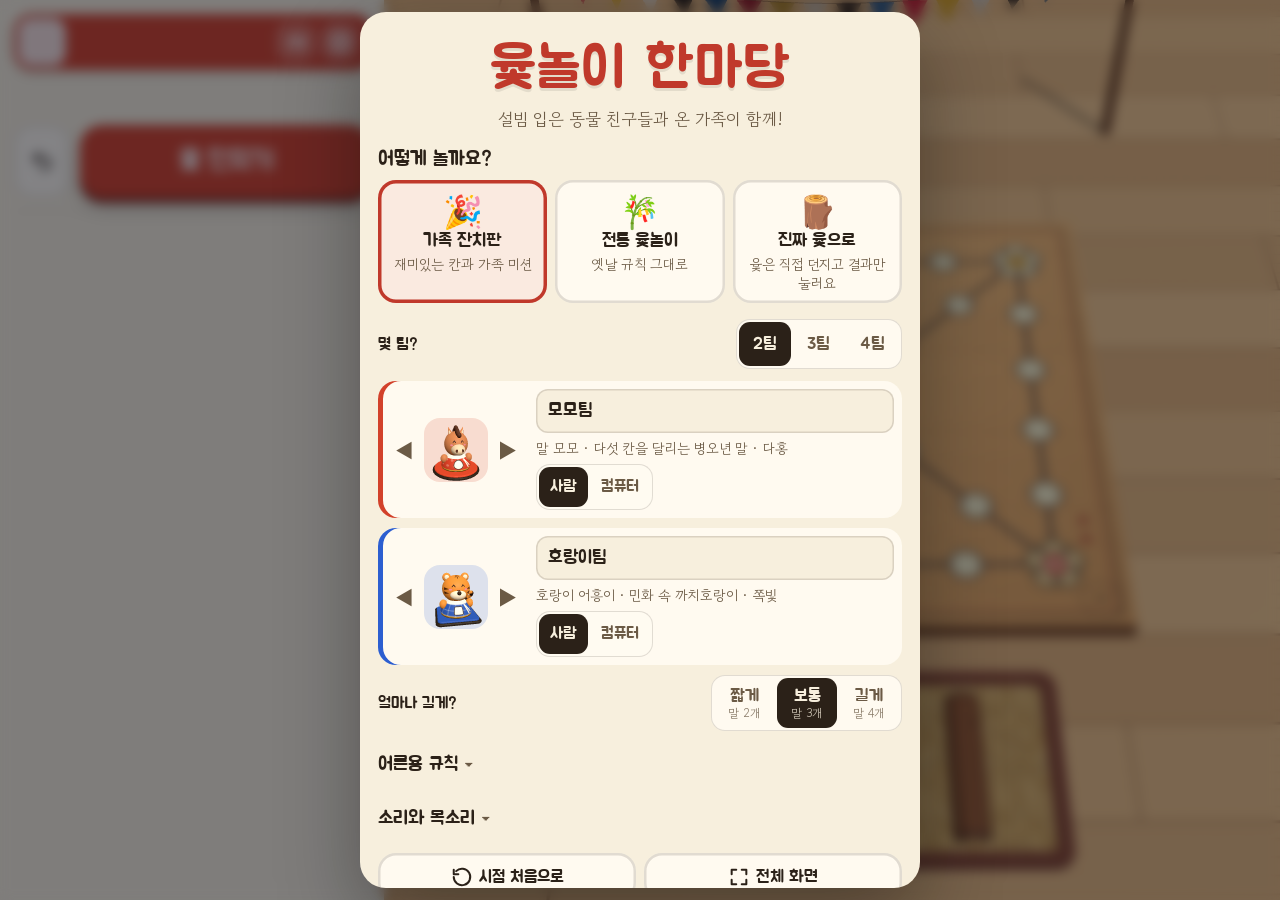
==== commit c87598e2: "안드로이드 앱(Capacitor) 연결: 광고, 기기 음성, 뒤로 가기 - js/ads.js: AdMob 배너(설정·결과 창에서만)와 두 판마다 전면 광고.   가족 정책에 맞춰 " ====
--- a/index.html
+++ b/index.html
@@ -128,7 +128,7 @@
         <li>키보드: 스페이스 던지기, 1~4 선택지 고르기, ←→ 결과 바꾸기, U 되돌리기.</li>
       </ul>
     </details>
-    <p class="credit">버전 <span id="ver"></span> · <a href="https://github.com/TK-KOREA/yutnori" id="repoLink" target="_blank" rel="noopener">소스 코드</a></p>
+    <p class="credit">버전 <span id="ver"></span></p>
   </div>
 </div>
 
@@ -160,6 +160,18 @@
   </div>
 </div>
 
+<!-- 안드로이드 뒤로 가기: 그만할지 묻기(앱에서만 열림) -->
+<div class="modal" id="quit" role="alertdialog" aria-modal="true" aria-labelledby="qText" hidden>
+  <div class="sheet card">
+    <h2 id="qText">윷놀이를 그만할까요?</h2>
+    <p class="qSave" id="qSave">하던 경기는 저장돼서 다음에 이어서 할 수 있어요.</p>
+    <div class="btns row">
+      <button class="go a" id="qStay">계속할래요</button>
+      <button class="go b" id="qExit">그만할래요</button>
+    </div>
+  </div>
+</div>
+
 <div id="boot" class="boot"><div class="spinner" aria-hidden="true"></div><p id="bootMsg">윷판을 펴는 중…</p></div>
 <noscript><p class="nojs">이 게임은 자바스크립트가 필요해요.</p></noscript>
 <script type="module" src="js/main.js"></script>
--- a/css/app.css
+++ b/css/app.css
@@ -245,7 +245,8 @@
 /* ---------- 창 ---------- */
 .modal {
   position: fixed; inset: 0; z-index: 20; display: flex; align-items: center; justify-content: center;
-  padding: max(12px, env(safe-area-inset-top, 0px)) 12px max(12px, env(safe-area-inset-bottom, 0px));
+  /* --ad-h: 앱에서 아래쪽 광고 배너가 떠 있을 때 그 높이(js/ads.js). 웹에서는 0 */
+  padding: max(12px, env(safe-area-inset-top, 0px)) 12px calc(max(12px, env(safe-area-inset-bottom, 0px)) + var(--ad-h, 0px));
   background: rgba(8, 12, 26, .5); -webkit-backdrop-filter: blur(6px); backdrop-filter: blur(6px);
 }
 .sheet { width: 100%; max-width: 460px; max-height: 100%; overflow: auto; background: var(--paper); border-radius: 26px; padding: 22px 18px 18px; box-shadow: 0 30px 80px rgba(0, 0, 0, .35); -webkit-user-select: none; user-select: none; }
@@ -305,7 +306,6 @@
 .go.b { background: var(--card); box-shadow: inset 0 0 0 2.5px var(--line); }
 .go.c { background: transparent; color: var(--muted); min-height: 48px; font-size: 17px; }
 .credit { text-align: center; color: var(--muted); font-size: 13px; margin: 14px 0 0; }
-.credit a { color: inherit; }
 
 /* 미션 카드 */
 .sheet.card { text-align: center; max-width: 420px; animation: flip .5s ease; }
@@ -358,6 +358,8 @@
 .trow > .lvl button { flex: 1; }
 .sheet { overflow-x: hidden; scrollbar-width: thin; scrollbar-color: color-mix(in srgb, var(--muted) 45%, transparent) transparent; }
 #mission { z-index: 21; }
+#quit { z-index: 22; }
+.qSave { color: var(--muted); line-height: 1.5; margin: 8px 0 0; }
 
 /* 빽도는 돼지가 뒤돌아 선 그림 + 빨간 화살표 */
 .rimg { position: relative; display: inline-flex; }
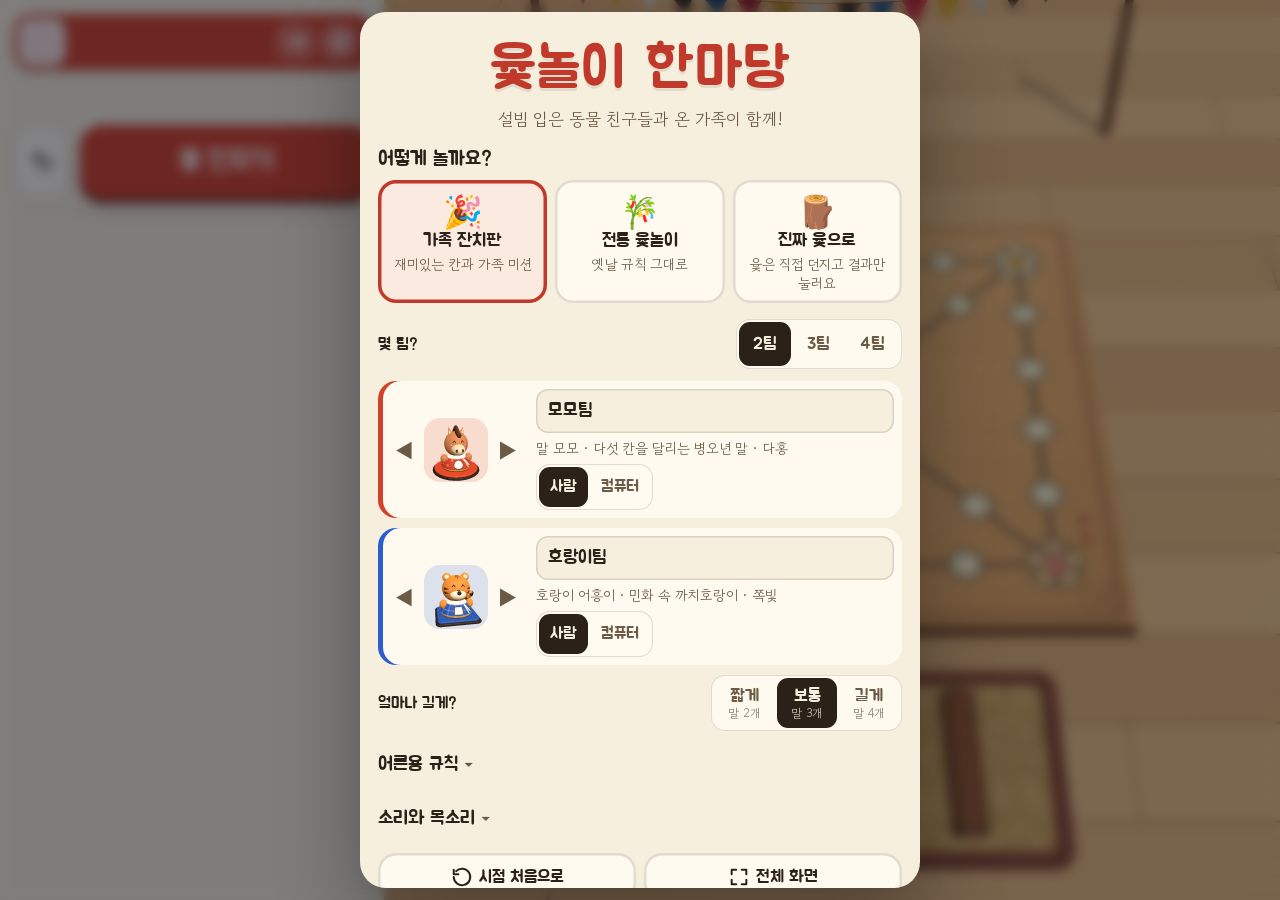
==== commit 6903290b: "개인정보처리방침 페이지와 설정 창 링크 - privacy.html: 수집 항목(운영자는 수집 없음, 기기 안 저장, AdMob), 아동 보호, 문의처 - 설정 창 아래 '개인정보처" ====
--- a/index.html
+++ b/index.html
@@ -128,7 +128,7 @@
         <li>키보드: 스페이스 던지기, 1~4 선택지 고르기, ←→ 결과 바꾸기, U 되돌리기.</li>
       </ul>
     </details>
-    <p class="credit">버전 <span id="ver"></span></p>
+    <p class="credit">버전 <span id="ver"></span> · <a href="https://tk-korea.github.io/yutnori/privacy.html" target="_blank" rel="noopener">개인정보처리방침</a></p>
   </div>
 </div>
 
--- a/css/app.css
+++ b/css/app.css
@@ -306,6 +306,7 @@
 .go.b { background: var(--card); box-shadow: inset 0 0 0 2.5px var(--line); }
 .go.c { background: transparent; color: var(--muted); min-height: 48px; font-size: 17px; }
 .credit { text-align: center; color: var(--muted); font-size: 13px; margin: 14px 0 0; }
+.credit a { color: inherit; }
 
 /* 미션 카드 */
 .sheet.card { text-align: center; max-width: 420px; animation: flip .5s ease; }
